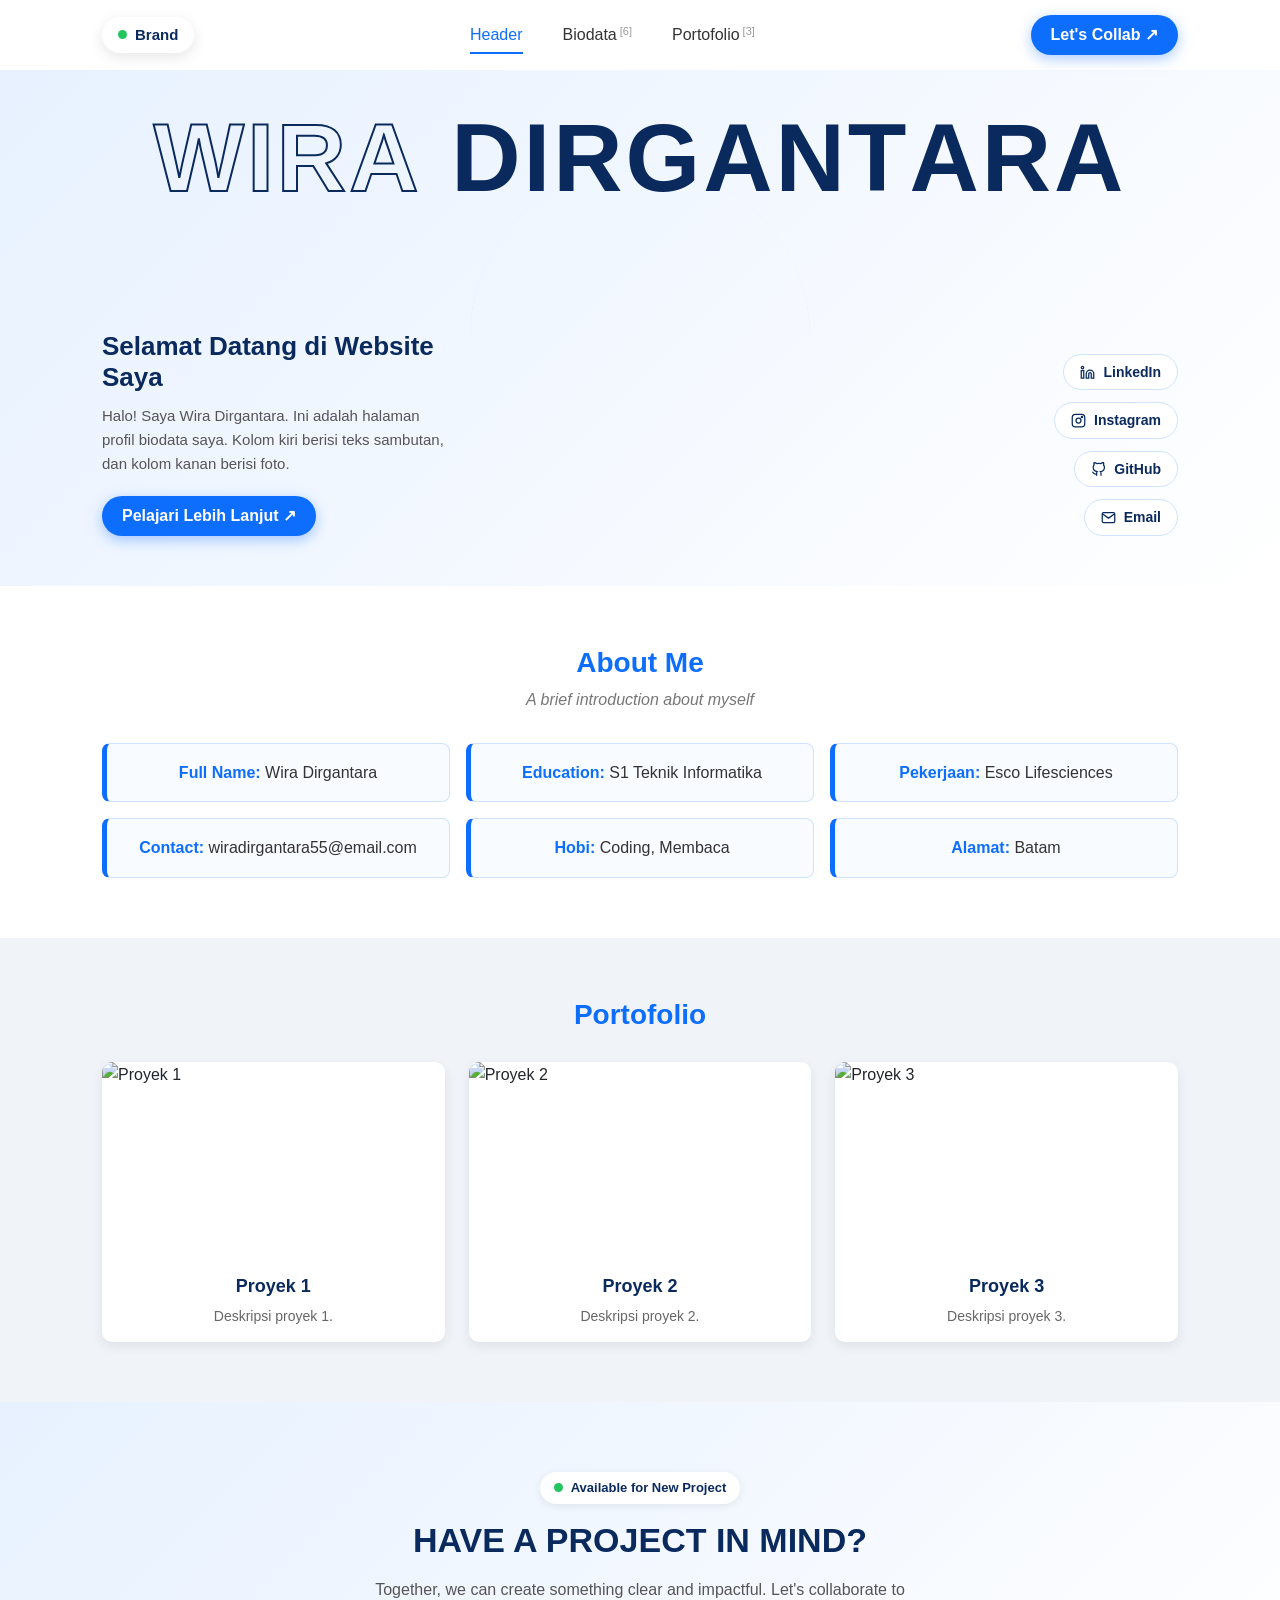
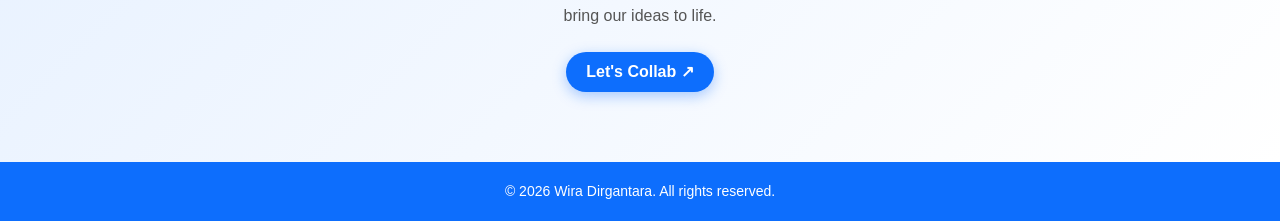
==== tugas_3_bootstrap.html @ e960dc09 "add tugas_3_bootstrap.html" ====
<!DOCTYPE html>
<html lang="id">
<head>
  <meta charset="UTF-8">
  <meta name="viewport" content="width=device-width, initial-scale=1.0">
  <title>Profil Biodata - Wira Dirgantara</title>

  <!-- Bootstrap 5 CSS -->
  <link href="https://cdn.jsdelivr.net/npm/bootstrap@5.3.3/dist/css/bootstrap.min.css" rel="stylesheet">

  <style>
    /* ===== BASE ===== */
    html { scroll-behavior: smooth; }

    body {
      font-family: "Segoe UI", Arial, sans-serif;
      background: #f0f4f8;
      color: #333;
      line-height: 1.6;
    }

    .container { max-width: 1100px; }

    section, header { scroll-margin-top: 80px; }

    /* ===== NAVBAR (gaya referensi: putih, pill kiri, tombol pill kanan) ===== */
    .navbar-custom {
      background: #fff;
      padding: 14px 0;
      transition: box-shadow 0.3s, padding 0.3s;
    }

    .navbar-custom.scrolled {
      padding: 8px 0;
      box-shadow: 0 2px 12px rgba(0, 0, 0, 0.08);
    }

    .brand-pill {
      display: inline-flex;
      align-items: center;
      gap: 8px;
      background: #fff;
      color: #0a2a5e;
      font-size: 15px;
      font-weight: 700;
      padding: 6px 16px;
      border-radius: 50rem;
      text-decoration: none;
      box-shadow: 0 4px 14px rgba(0, 0, 0, 0.1);
      transition: transform 0.2s;
    }

    .brand-pill:hover { transform: translateY(-2px); color: #0a2a5e; }

    .status-dot {
      width: 9px;
      height: 9px;
      border-radius: 50%;
      background: #22c55e;
      box-shadow: 0 0 0 0 rgba(34, 197, 94, 0.6);
      animation: pulse 1.8s infinite;
    }

    @keyframes pulse {
      0%   { box-shadow: 0 0 0 0 rgba(34, 197, 94, 0.6); }
      70%  { box-shadow: 0 0 0 8px rgba(34, 197, 94, 0); }
      100% { box-shadow: 0 0 0 0 rgba(34, 197, 94, 0); }
    }

    .navbar-custom .nav-link {
      color: #333;
      font-weight: 500;
      position: relative;
      transition: color 0.2s;
    }

    .navbar-custom .nav-link .nav-count {
      font-size: 11px;
      color: #999;
      margin-left: 3px;
    }

    .navbar-custom .nav-link:hover,
    .navbar-custom .nav-link.active { color: #0d6efd; }

    /* garis bawah animasi saat hover/aktif (desktop) */
    @media (min-width: 992px) {
      .navbar-custom .nav-link::after {
        content: "";
        position: absolute;
        left: 8px;
        right: 8px;
        bottom: 2px;
        height: 2px;
        background: #0d6efd;
        transform: scaleX(0);
        transition: transform 0.25s;
      }
      .navbar-custom .nav-link:hover::after,
      .navbar-custom .nav-link.active::after { transform: scaleX(1); }
    }

    .btn-pill {
      background: #0d6efd;
      color: #fff;
      font-weight: 600;
      border-radius: 50rem;
      padding: 8px 20px;
      border: none;
      box-shadow: 0 4px 14px rgba(13, 110, 253, 0.35);
      transition: background 0.2s, transform 0.2s;
    }

    .btn-pill:hover,
    .btn-pill:focus { background: #0a58ca; color: #fff; transform: translateY(-2px); }

    .navbar-toggler { border: none; box-shadow: none !important; }

    /* Offcanvas menu (mobile) */
    @media (max-width: 991.98px) {
      .offcanvas { max-width: 300px; }
      .offcanvas .nav-link {
        font-size: 20px;
        padding: 12px 0;
        border-bottom: 1px solid #eef2f7;
      }
    }

    /* ===== TOMBOL UTAMA ===== */
    .btn-main {
      background: #0d6efd;
      color: #fff;
      padding: 10px 22px;
      border-radius: 6px;
      font-weight: 600;
      border: none;
      transition: background 0.2s, transform 0.2s;
    }

    .btn-main:hover,
    .btn-main:focus { background: #0a58ca; color: #fff; transform: translateY(-2px); }

    /* ===== HERO (gaya referensi: nama besar + foto di tengah) ===== */
    .hero {
      background: linear-gradient(135deg, #e7f1ff, #ffffff);
      padding: 40px 0 0;
      overflow: hidden;
    }

    .hero-stage {
      display: grid;
      grid-template-columns: 1fr auto 1fr;
      align-items: end;
    }

    .hero-name {
      grid-column: 1 / -1;
      text-align: center;
      font-size: clamp(34px, 8vw, 96px);
      font-weight: 900;
      letter-spacing: 3px;
      line-height: 1;
      margin: 0;
      white-space: nowrap;
      user-select: none;
      position: relative;
      z-index: 1;
      transition: transform 0.15s ease-out;
    }

    .hero-name .word { display: inline-block; }

    .hero-name .outline {
      color: transparent;
      -webkit-text-stroke: 2px #0a2a5e;
      transition: color 0.4s;
    }

    .hero-name .outline:hover { color: #0a2a5e; }

    .hero-name .solid { color: #0a2a5e; }

    /* animasi huruf masuk */
    .hero-name .char {
      display: inline-block;
      opacity: 0;
      transform: translateY(60%);
      animation: charUp 0.6s forwards;
    }

    @keyframes charUp { to { opacity: 1; transform: translateY(0); } }

    .hero-photo {
      grid-column: 2;
      grid-row: 2;
      margin-top: -40px;
      position: relative;
      z-index: 2;
      transition: transform 0.15s ease-out;
    }

    .hero-photo img {
      display: block;
      width: 340px;
      height: 420px;
      object-fit: cover;
      border-radius: 170px 170px 0 0;
      box-shadow: 0 8px 20px rgba(13, 110, 253, 0.25);
      -webkit-mask-image: linear-gradient(to bottom, #000 80%, transparent);
              mask-image: linear-gradient(to bottom, #000 80%, transparent);
    }

    .hero-text {
      grid-column: 1;
      grid-row: 2;
      padding: 0 20px 50px 0;
      position: relative;
      z-index: 3;
      animation: fadeUp 0.8s 0.6s both;
    }

    .hero-text h2 {
      font-size: 26px;
      font-weight: 700;
      color: #0a2a5e;
      margin-bottom: 10px;
    }

    .hero-text p { color: #555; font-size: 15px; margin-bottom: 20px; }

    .hero-social {
      grid-column: 3;
      grid-row: 2;
      display: flex;
      flex-direction: column;
      align-items: flex-end;
      gap: 12px;
      padding-bottom: 50px;
      position: relative;
      z-index: 3;
      animation: fadeUp 0.8s 0.8s both;
    }

    .social-pill {
      display: inline-flex;
      align-items: center;
      gap: 8px;
      background: #fff;
      color: #0a2a5e;
      font-size: 14px;
      font-weight: 600;
      padding: 6px 16px;
      border-radius: 50rem;
      border: 1px solid #cfe2ff;
      text-decoration: none;
      transition: background 0.2s, color 0.2s, transform 0.2s;
    }

    .social-pill:hover {
      background: #0d6efd;
      color: #fff;
      transform: translateX(-4px);
    }

    .social-pill svg { width: 15px; height: 15px; }

    @keyframes fadeUp {
      from { opacity: 0; transform: translateY(20px); }
      to   { opacity: 1; transform: translateY(0); }
    }

    /* ===== JUDUL SECTION ===== */
    .section-title {
      text-align: center;
      font-size: 28px;
      font-weight: 700;
      color: #0d6efd;
    }

    .section-subtitle {
      text-align: center;
      color: #777;
      font-style: italic;
      margin-bottom: 30px;
    }

    /* ===== BIODATA ===== */
    .about { background: #fff; padding: 60px 0; }

    .bio-box {
      height: 100%;
      background: #f8fbff;
      border: 1px solid #cfe2ff;
      border-left: 5px solid #0d6efd;
      border-radius: 8px;
      padding: 16px;
      text-align: center;
      word-break: break-word;
      transition: transform 0.2s, box-shadow 0.2s;
    }

    .bio-box:hover {
      transform: translateY(-4px);
      box-shadow: 0 6px 14px rgba(0, 0, 0, 0.08);
    }

    .bio-box span { color: #0d6efd; font-weight: bold; }

    /* ===== PORTOFOLIO ===== */
    .portfolio { padding: 60px 0; }
    .portfolio .section-title { margin-bottom: 30px; }

    .porto-card {
      border: none;
      border-radius: 10px;
      overflow: hidden;
      box-shadow: 0 4px 12px rgba(0, 0, 0, 0.08);
      transition: transform 0.2s, box-shadow 0.2s;
    }

    .porto-card:hover {
      transform: translateY(-6px);
      box-shadow: 0 10px 20px rgba(0, 0, 0, 0.15);
    }

    .porto-card img { height: 200px; object-fit: cover; }
    .porto-card .card-body { padding: 14px; text-align: center; }
    .porto-card h3 { color: #0a2a5e; font-size: 18px; font-weight: 600; }
    .porto-card p { color: #666; font-size: 14px; margin-bottom: 0; }

    /* ===== CTA ===== */
    .cta {
      background: linear-gradient(135deg, #e7f1ff, #ffffff);
      padding: 70px 0;
      text-align: center;
    }

    .status-pill {
      display: inline-flex;
      align-items: center;
      gap: 8px;
      background: #fff;
      color: #0a2a5e;
      font-size: 13px;
      font-weight: 600;
      padding: 6px 14px;
      border-radius: 50rem;
      box-shadow: 0 2px 8px rgba(0, 0, 0, 0.08);
    }

    .cta h2 {
      font-size: 34px;
      font-weight: 800;
      color: #0a2a5e;
      text-transform: uppercase;
    }

    .cta p { color: #555; max-width: 560px; margin: 0 auto 24px; }

    /* ===== MODAL ===== */
    .modal-header-custom { background: #0d6efd; color: #fff; }
    .modal-content { border-radius: 12px; overflow: hidden; }
    .form-label { color: #0a2a5e; font-weight: 600; }

    .form-control:focus {
      border-color: #0d6efd;
      box-shadow: 0 0 0 0.2rem rgba(13, 110, 253, 0.25);
    }

    /* ===== FOOTER ===== */
    .footer {
      background: #0d6efd;
      color: #fff;
      text-align: center;
      padding: 18px;
      font-size: 14px;
    }

    /* ===== RESPONSIVE: TABLET ===== */
    @media (max-width: 991.98px) {
      .hero-photo img { width: 260px; height: 340px; }
      .hero-text h2 { font-size: 22px; }
    }

    /* ===== RESPONSIVE: MOBILE ===== */
    @media (max-width: 767.98px) {
      .hero { padding-top: 30px; }

      .hero-stage {
        grid-template-columns: 1fr;
        text-align: center;
      }

      .hero-name { font-size: 12vw; letter-spacing: 1px; }
      .hero-name .word { display: block; }

      .hero-photo { grid-column: 1; grid-row: 2; margin: -20px auto 0; }
      .hero-photo img { width: 240px; height: 300px; border-radius: 120px 120px 0 0; }

      .hero-text { grid-column: 1; grid-row: 3; padding: 20px 0 16px; }

      .hero-social {
        grid-column: 1;
        grid-row: 4;
        flex-direction: row;
        flex-wrap: wrap;
        justify-content: center;
        padding-bottom: 40px;
      }

      .social-pill:hover { transform: translateY(-3px); }
      .cta h2 { font-size: 26px; }
    }
  </style>
</head>
<body data-bs-spy="scroll" data-bs-target="#navLinks" data-bs-offset="90">

  <!-- SECTION 1: NAVBAR (Bootstrap Navbar + Offcanvas di mobile) -->
  <nav class="navbar navbar-expand-lg navbar-custom sticky-top" id="mainNavbar">
    <div class="container">
      <a href="#header" class="brand-pill"><span class="status-dot"></span>Brand</a>

      <button class="navbar-toggler" type="button" data-bs-toggle="offcanvas"
              data-bs-target="#mainNav" aria-controls="mainNav" aria-label="Toggle navigation">
        <span class="navbar-toggler-icon"></span>
      </button>

      <div class="offcanvas offcanvas-end" tabindex="-1" id="mainNav" aria-labelledby="mainNavLabel">
        <div class="offcanvas-header">
          <span class="brand-pill" id="mainNavLabel"><span class="status-dot"></span>Brand</span>
          <button type="button" class="btn-close" data-bs-dismiss="offcanvas" aria-label="Close"></button>
        </div>
        <div class="offcanvas-body align-items-lg-center">
          <ul class="navbar-nav mx-lg-auto gap-lg-4" id="navLinks">
            <li class="nav-item"><a class="nav-link" href="#header">Header</a></li>
            <li class="nav-item"><a class="nav-link" href="#biodata">Biodata<sup class="nav-count">[6]</sup></a></li>
            <li class="nav-item"><a class="nav-link" href="#portfolio">Portofolio<sup class="nav-count">[3]</sup></a></li>
          </ul>
          <button class="btn btn-pill mt-4 mt-lg-0" data-bs-toggle="modal" data-bs-target="#collabModal">
            Let's Collab &#8599;
          </button>
        </div>
      </div>
    </div>
  </nav>

  <!-- SECTION 2: HERO (nama besar, foto di tengah, teks kiri, sosial kanan) -->
  <header id="header" class="hero">
    <div class="container hero-stage" id="heroStage">
      <h1 class="hero-name" id="heroName">
        <span class="word outline">WIRA</span>
        <span class="word solid">DIRGANTARA</span>
      </h1>

      <div class="hero-photo" id="heroPhoto">
        <!-- Ganti dengan foto kamu, misalnya: src="img/foto.jpg" -->
        <img src="https://picsum.photos/seed/profile/500/600" alt="Foto profil">
      </div>

      <div class="hero-text">
        <h2>Selamat Datang di Website Saya</h2>
        <p>Halo! Saya Wira Dirgantara. Ini adalah halaman profil biodata saya.
           Kolom kiri berisi teks sambutan, dan kolom kanan berisi foto.</p>
        <a href="#biodata" class="btn btn-pill">Pelajari Lebih Lanjut &#8599;</a>
      </div>

      <div class="hero-social">
        <a href="#" class="social-pill">
          <svg viewBox="0 0 24 24" fill="none" stroke="currentColor" stroke-width="2"><path d="M16 8a6 6 0 0 1 6 6v7h-4v-7a2 2 0 0 0-4 0v7h-4v-7a6 6 0 0 1 6-6z"/><rect x="2" y="9" width="4" height="12"/><circle cx="4" cy="4" r="2"/></svg>
          LinkedIn
        </a>
        <a href="#" class="social-pill">
          <svg viewBox="0 0 24 24" fill="none" stroke="currentColor" stroke-width="2"><rect x="2" y="2" width="20" height="20" rx="5"/><circle cx="12" cy="12" r="4"/><circle cx="17.5" cy="6.5" r="1"/></svg>
          Instagram
        </a>
        <a href="#" class="social-pill">
          <svg viewBox="0 0 24 24" fill="none" stroke="currentColor" stroke-width="2"><path d="M9 19c-5 1.5-5-2.5-7-3m14 6v-3.9a3.4 3.4 0 0 0-.9-2.6c3.1-.3 6.4-1.5 6.4-7A5.4 5.4 0 0 0 20 4.8 5 5 0 0 0 19.9 1S18.7.7 16 2.5a13.4 13.4 0 0 0-7 0C6.3.7 5.1 1 5.1 1A5 5 0 0 0 5 4.8a5.4 5.4 0 0 0-1.5 3.7c0 5.4 3.3 6.6 6.4 7a3.4 3.4 0 0 0-.9 2.6V22"/></svg>
          GitHub
        </a>
        <a href="mailto:wiradirgantara55@email.com" class="social-pill">
          <svg viewBox="0 0 24 24" fill="none" stroke="currentColor" stroke-width="2"><rect x="2" y="4" width="20" height="16" rx="2"/><path d="m22 6-10 7L2 6"/></svg>
          Email
        </a>
      </div>
    </div>
  </header>

  <!-- SECTION 3: BIODATA 6 BOX -->
  <section id="biodata" class="about">
    <div class="container">
      <h2 class="section-title">About Me</h2>
      <p class="section-subtitle">A brief introduction about myself</p>

      <div class="row g-3">
        <div class="col-12 col-sm-6 col-lg-4"><div class="bio-box"><span>Full Name:</span> Wira Dirgantara</div></div>
        <div class="col-12 col-sm-6 col-lg-4"><div class="bio-box"><span>Education:</span> S1 Teknik Informatika</div></div>
        <div class="col-12 col-sm-6 col-lg-4"><div class="bio-box"><span>Pekerjaan:</span> Esco Lifesciences</div></div>
        <div class="col-12 col-sm-6 col-lg-4"><div class="bio-box"><span>Contact:</span> wiradirgantara55@email.com</div></div>
        <div class="col-12 col-sm-6 col-lg-4"><div class="bio-box"><span>Hobi:</span> Coding, Membaca</div></div>
        <div class="col-12 col-sm-6 col-lg-4"><div class="bio-box"><span>Alamat:</span> Batam</div></div>
      </div>
    </div>
  </section>

  <!-- SECTION 4: PORTOFOLIO -->
  <section id="portfolio" class="portfolio">
    <div class="container">
      <h2 class="section-title">Portofolio</h2>

      <div class="row row-cols-1 row-cols-sm-2 row-cols-lg-3 g-4">
        <div class="col">
          <div class="card porto-card h-100">
            <img src="https://picsum.photos/seed/proyek1/350/200" class="card-img-top" alt="Proyek 1">
            <div class="card-body">
              <h3>Proyek 1</h3>
              <p>Deskripsi proyek 1.</p>
            </div>
          </div>
        </div>
        <div class="col">
          <div class="card porto-card h-100">
            <img src="https://picsum.photos/seed/proyek2/350/200" class="card-img-top" alt="Proyek 2">
            <div class="card-body">
              <h3>Proyek 2</h3>
              <p>Deskripsi proyek 2.</p>
            </div>
          </div>
        </div>
        <div class="col">
          <div class="card porto-card h-100">
            <img src="https://picsum.photos/seed/proyek3/350/200" class="card-img-top" alt="Proyek 3">
            <div class="card-body">
              <h3>Proyek 3</h3>
              <p>Deskripsi proyek 3.</p>
            </div>
          </div>
        </div>
      </div>
    </div>
  </section>

  <!-- SECTION 5: CTA LET'S COLLAB -->
  <section id="contact" class="cta">
    <div class="container">
      <span class="status-pill mb-3"><span class="status-dot"></span>Available for New Project</span>
      <h2 class="mb-3">Have a Project in Mind?</h2>
      <p>Together, we can create something clear and impactful. Let's collaborate to bring our ideas to life.</p>
      <button class="btn btn-pill" data-bs-toggle="modal" data-bs-target="#collabModal">
        Let's Collab &#8599;
      </button>
    </div>
  </section>

  <footer class="footer">
    &copy; 2026 Wira Dirgantara. All rights reserved.
  </footer>

  <!-- MODAL / POPUP LET'S COLLAB -->
  <div class="modal fade" id="collabModal" tabindex="-1" aria-labelledby="collabModalLabel" aria-hidden="true">
    <div class="modal-dialog modal-dialog-centered modal-fullscreen-sm-down">
      <div class="modal-content">
        <div class="modal-header modal-header-custom">
          <h5 class="modal-title fw-bold" id="collabModalLabel">Let's Collab</h5>
          <button type="button" class="btn-close btn-close-white" data-bs-dismiss="modal" aria-label="Close"></button>
        </div>

        <form id="collabForm">
          <div class="modal-body">
            <p class="text-muted mb-3">Kirim pesan ke <strong style="color:#0d6efd">wiradirgantara55@email.com</strong></p>
            <div class="mb-3">
              <label for="nama" class="form-label">Nama</label>
              <input type="text" class="form-control" id="nama" required>
            </div>
            <div class="mb-3">
              <label for="email" class="form-label">Email</label>
              <input type="email" class="form-control" id="email" required>
            </div>
            <div class="mb-3">
              <label for="pesan" class="form-label">Pesan</label>
              <textarea class="form-control" id="pesan" rows="4" required></textarea>
            </div>
            <div id="successMsg" class="alert alert-primary d-none mb-0">Terima kasih! Pesan kamu sudah terkirim.</div>
          </div>
          <div class="modal-footer">
            <button type="button" class="btn btn-outline-secondary" data-bs-dismiss="modal">Tutup</button>
            <button type="submit" class="btn btn-main">Kirim</button>
          </div>
        </form>
      </div>
    </div>
  </div>

  <!-- Bootstrap 5 JS -->
  <script src="https://cdn.jsdelivr.net/npm/bootstrap@5.3.3/dist/js/bootstrap.bundle.min.js"></script>
  <script>
    /* 1. Navbar: bayangan muncul saat di-scroll */
    var navbar = document.getElementById('mainNavbar');
    window.addEventListener('scroll', function () {
      navbar.classList.toggle('scrolled', window.scrollY > 10);
    });

    /* 2. Menu mobile (offcanvas): tutup dulu, lalu scroll ke section */
    var offcanvasEl = document.getElementById('mainNav');
    document.querySelectorAll('#navLinks .nav-link').forEach(function (link) {
      link.addEventListener('click', function (e) {
        if (!offcanvasEl.classList.contains('show')) return; // desktop: biarkan normal
        e.preventDefault();
        var target = document.querySelector(link.getAttribute('href'));
        offcanvasEl.addEventListener('hidden.bs.offcanvas', function () {
          target.scrollIntoView({ behavior: 'smooth' });
        }, { once: true });
        bootstrap.Offcanvas.getOrCreateInstance(offcanvasEl).hide();
      });
    });

    /* 3. Hero: animasi huruf nama muncul satu per satu */
    var delay = 0;
    document.querySelectorAll('#heroName .word').forEach(function (word) {
      var text = word.textContent.trim();
      word.textContent = '';
      text.split('').forEach(function (ch) {
        var span = document.createElement('span');
        span.className = 'char';
        span.textContent = ch;
        span.style.animationDelay = (delay += 0.04) + 's';
        word.appendChild(span);
      });
    });

    /* 4. Hero: efek parallax mengikuti gerakan mouse (desktop) */
    var hero = document.getElementById('header');
    var heroName = document.getElementById('heroName');
    var heroPhoto = document.getElementById('heroPhoto');
    hero.addEventListener('mousemove', function (e) {
      if (window.innerWidth < 768) return;
      var r = hero.getBoundingClientRect();
      var x = (e.clientX - r.left) / r.width - 0.5;
      var y = (e.clientY - r.top) / r.height - 0.5;
      heroName.style.transform = 'translate(' + (x * -20) + 'px,' + (y * -10) + 'px)';
      heroPhoto.style.transform = 'translate(' + (x * 18) + 'px,' + (y * 8) + 'px)';
    });
    hero.addEventListener('mouseleave', function () {
      heroName.style.transform = '';
      heroPhoto.style.transform = '';
    });

    /* 5. Form di modal (demo) */
    document.getElementById('collabForm').addEventListener('submit', function (e) {
      e.preventDefault();
      document.getElementById('successMsg').classList.remove('d-none');
      this.reset();
    });
    document.getElementById('collabModal').addEventListener('hidden.bs.modal', function () {
      document.getElementById('successMsg').classList.add('d-none');
    });
  </script>
</body>
</html>
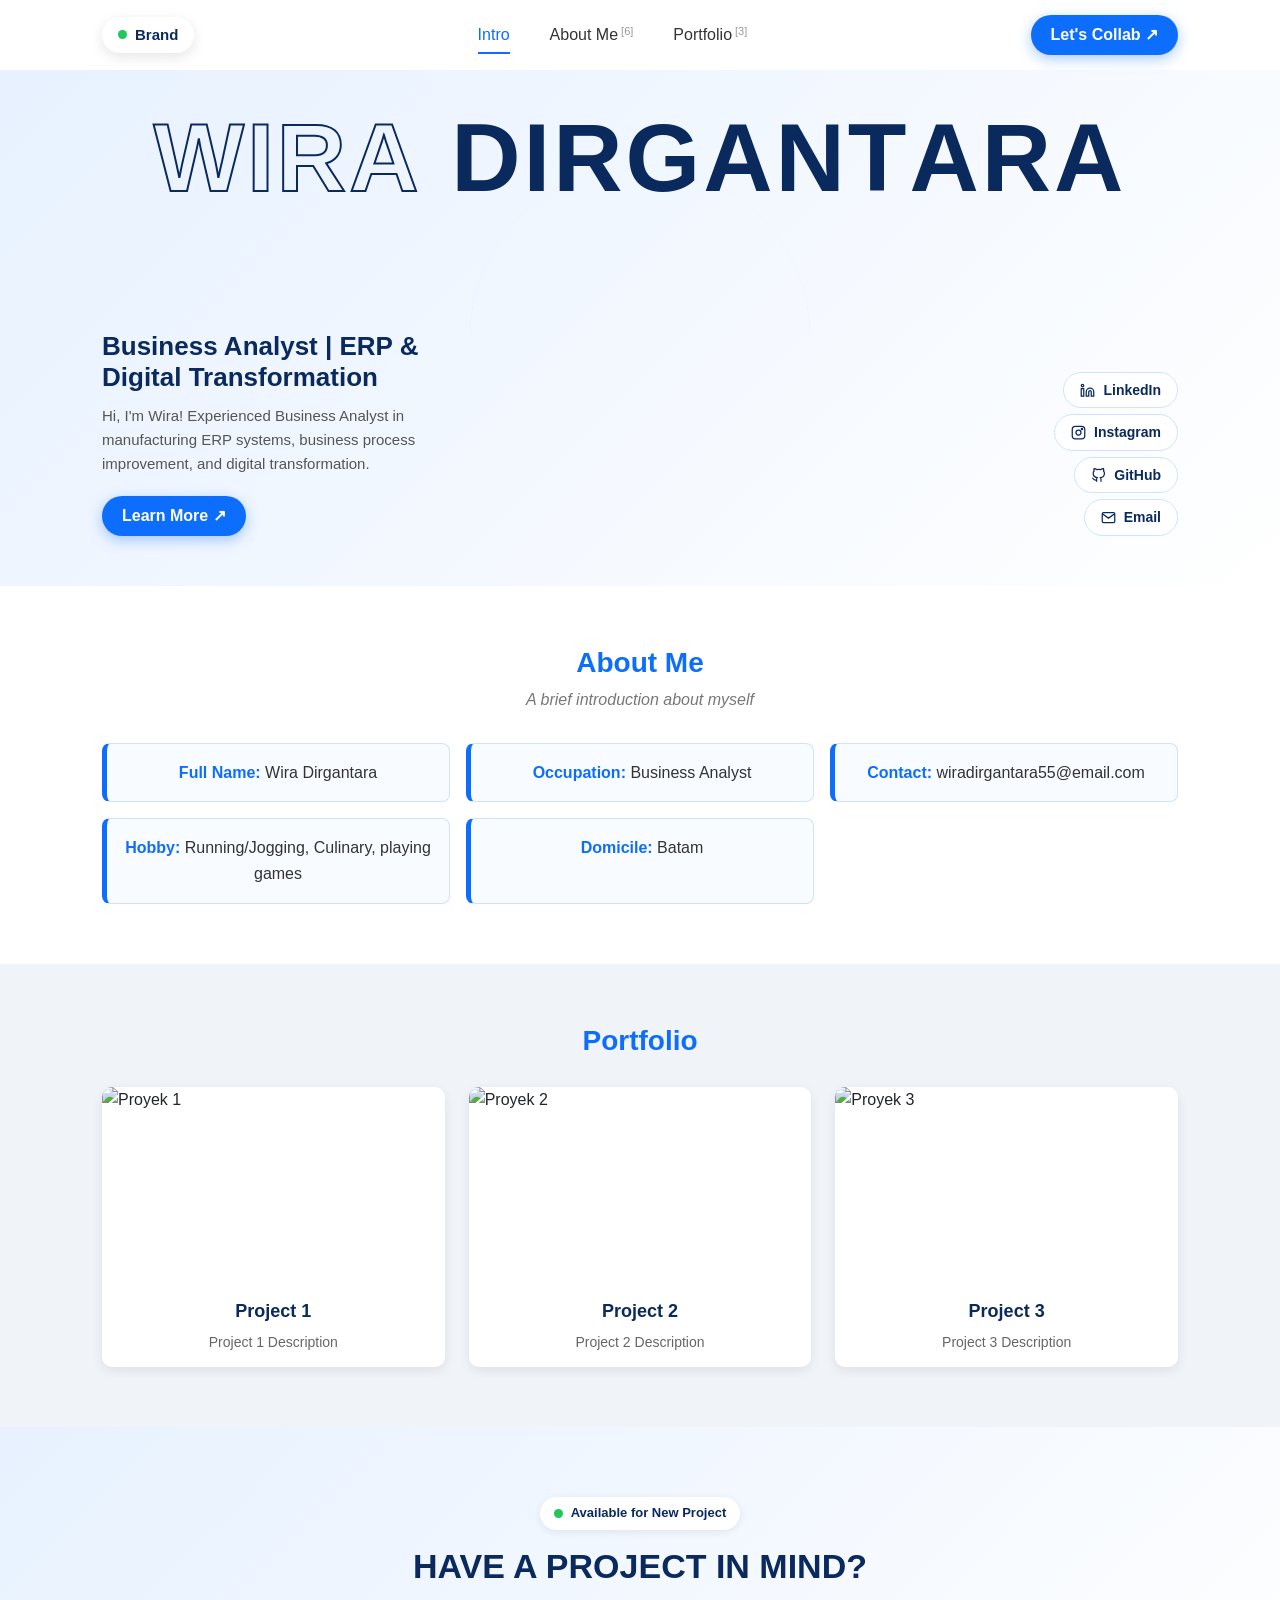
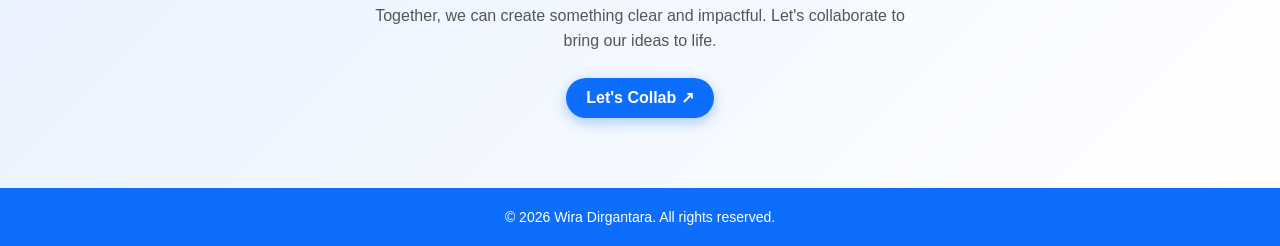
==== commit 9ad95296: "Update Copywriting & adjust padding" ====
--- a/tugas_3_bootstrap.html
+++ b/tugas_3_bootstrap.html
@@ -213,7 +213,7 @@
     .hero-text {
       grid-column: 1;
       grid-row: 2;
-      padding: 0 20px 50px 0;
+      padding: 20px 20px 50px 0;
       position: relative;
       z-index: 3;
       animation: fadeUp 0.8s 0.6s both;
@@ -234,8 +234,9 @@
       display: flex;
       flex-direction: column;
       align-items: flex-end;
-      gap: 12px;
+      gap: 6px;
       padding-bottom: 50px;
+      padding-top: 30px;  
       position: relative;
       z-index: 3;
       animation: fadeUp 0.8s 0.8s both;
@@ -432,9 +433,9 @@
         </div>
         <div class="offcanvas-body align-items-lg-center">
           <ul class="navbar-nav mx-lg-auto gap-lg-4" id="navLinks">
-            <li class="nav-item"><a class="nav-link" href="#header">Header</a></li>
-            <li class="nav-item"><a class="nav-link" href="#biodata">Biodata<sup class="nav-count">[6]</sup></a></li>
-            <li class="nav-item"><a class="nav-link" href="#portfolio">Portofolio<sup class="nav-count">[3]</sup></a></li>
+            <li class="nav-item"><a class="nav-link" href="#header">Intro</a></li>
+            <li class="nav-item"><a class="nav-link" href="#biodata">About Me<sup class="nav-count">[6]</sup></a></li>
+            <li class="nav-item"><a class="nav-link" href="#portfolio">Portfolio<sup class="nav-count">[3]</sup></a></li>
           </ul>
           <button class="btn btn-pill mt-4 mt-lg-0" data-bs-toggle="modal" data-bs-target="#collabModal">
             Let's Collab &#8599;
@@ -458,10 +459,10 @@
       </div>
 
       <div class="hero-text">
-        <h2>Selamat Datang di Website Saya</h2>
-        <p>Halo! Saya Wira Dirgantara. Ini adalah halaman profil biodata saya.
-           Kolom kiri berisi teks sambutan, dan kolom kanan berisi foto.</p>
-        <a href="#biodata" class="btn btn-pill">Pelajari Lebih Lanjut &#8599;</a>
+        <h2>Business Analyst | ERP & Digital Transformation</h2>
+        <p>Hi, I'm Wira! Experienced Business Analyst in manufacturing ERP systems, business process improvement, and digital transformation.</p>
+        
+        <a href="#biodata" class="btn btn-pill">Learn More &#8599;</a>
       </div>
 
       <div class="hero-social">
@@ -493,11 +494,10 @@
 
       <div class="row g-3">
         <div class="col-12 col-sm-6 col-lg-4"><div class="bio-box"><span>Full Name:</span> Wira Dirgantara</div></div>
-        <div class="col-12 col-sm-6 col-lg-4"><div class="bio-box"><span>Education:</span> S1 Teknik Informatika</div></div>
-        <div class="col-12 col-sm-6 col-lg-4"><div class="bio-box"><span>Pekerjaan:</span> Esco Lifesciences</div></div>
+        <div class="col-12 col-sm-6 col-lg-4"><div class="bio-box"><span>Occupation:</span> Business Analyst</div></div>
         <div class="col-12 col-sm-6 col-lg-4"><div class="bio-box"><span>Contact:</span> wiradirgantara55@email.com</div></div>
-        <div class="col-12 col-sm-6 col-lg-4"><div class="bio-box"><span>Hobi:</span> Coding, Membaca</div></div>
-        <div class="col-12 col-sm-6 col-lg-4"><div class="bio-box"><span>Alamat:</span> Batam</div></div>
+        <div class="col-12 col-sm-6 col-lg-4"><div class="bio-box"><span>Hobby:</span> Running/Jogging, Culinary, playing games</div></div>
+        <div class="col-12 col-sm-6 col-lg-4"><div class="bio-box"><span>Domicile:</span> Batam</div></div>
       </div>
     </div>
   </section>
@@ -505,15 +505,15 @@
   <!-- SECTION 4: PORTOFOLIO -->
   <section id="portfolio" class="portfolio">
     <div class="container">
-      <h2 class="section-title">Portofolio</h2>
+      <h2 class="section-title">Portfolio</h2>
 
       <div class="row row-cols-1 row-cols-sm-2 row-cols-lg-3 g-4">
         <div class="col">
           <div class="card porto-card h-100">
             <img src="https://picsum.photos/seed/proyek1/350/200" class="card-img-top" alt="Proyek 1">
             <div class="card-body">
-              <h3>Proyek 1</h3>
-              <p>Deskripsi proyek 1.</p>
+              <h3>Project 1</h3>
+              <p>Project 1 Description</p>
             </div>
           </div>
         </div>
@@ -521,8 +521,8 @@
           <div class="card porto-card h-100">
             <img src="https://picsum.photos/seed/proyek2/350/200" class="card-img-top" alt="Proyek 2">
             <div class="card-body">
-              <h3>Proyek 2</h3>
-              <p>Deskripsi proyek 2.</p>
+              <h3>Project 2</h3>
+              <p>Project 2 Description</p>
             </div>
           </div>
         </div>
@@ -530,8 +530,8 @@
           <div class="card porto-card h-100">
             <img src="https://picsum.photos/seed/proyek3/350/200" class="card-img-top" alt="Proyek 3">
             <div class="card-body">
-              <h3>Proyek 3</h3>
-              <p>Deskripsi proyek 3.</p>
+              <h3>Project 3</h3>
+              <p>Project 3 Description</p>
             </div>
           </div>
         </div>
